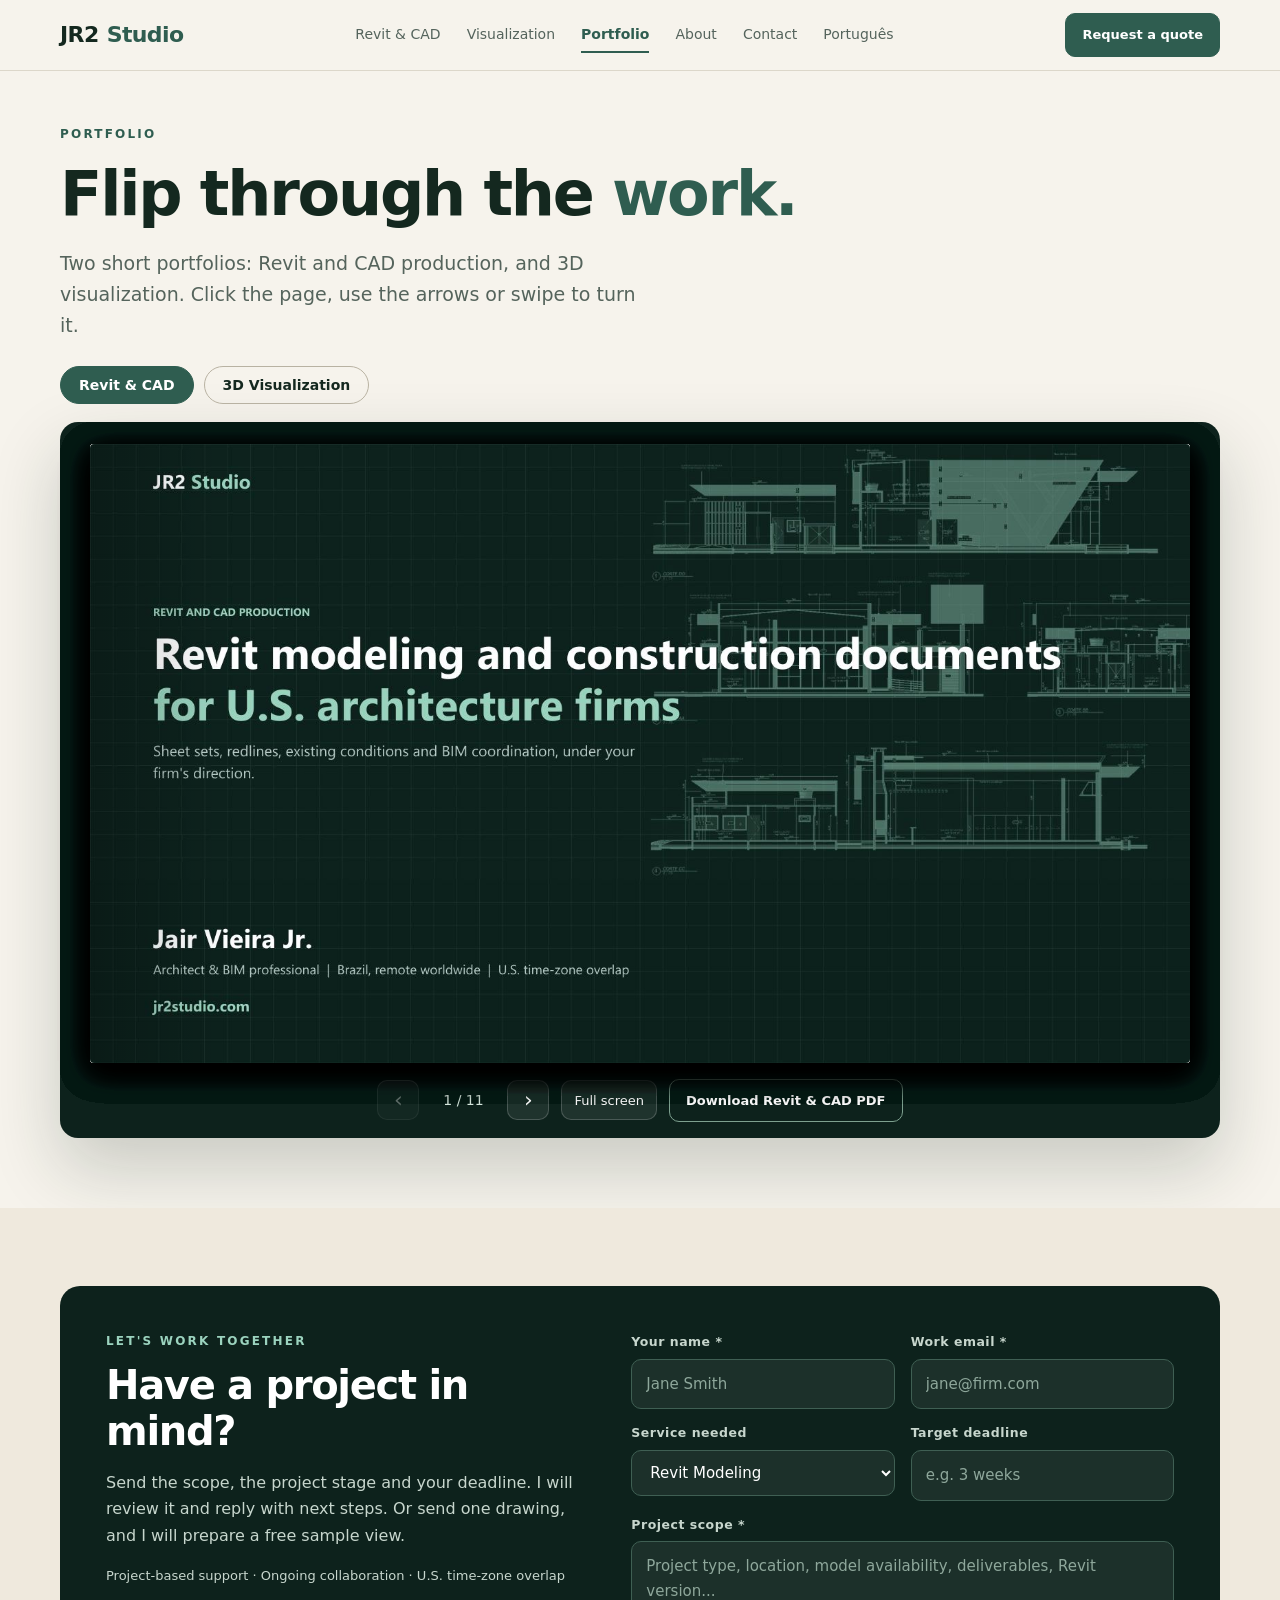
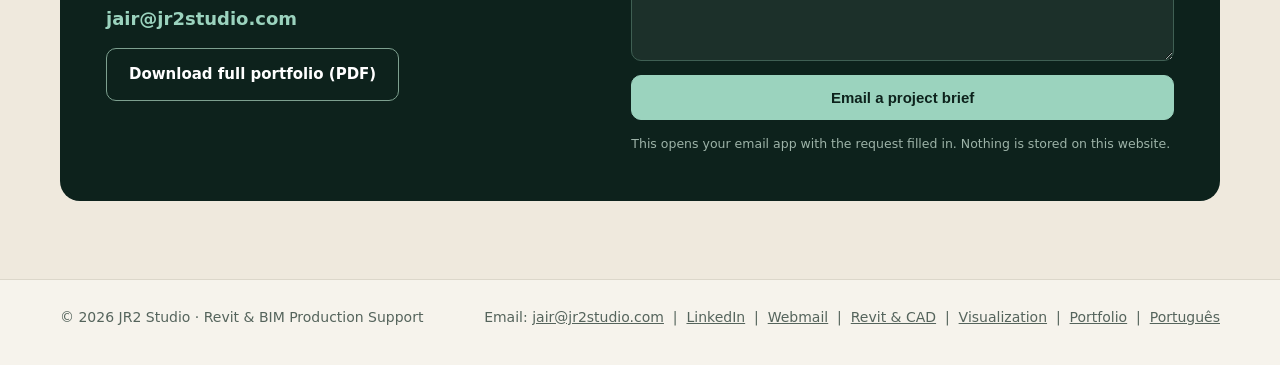
==== portfolio/index.html @ f9e373a4 "Add animated page-turn portfolio at /portfolio/ (Revit and Visualization) Co-Authored-By: Claude Son" ====
<!doctype html>
<html lang="en">
<head>
<meta charset="utf-8">
<meta name="viewport" content="width=device-width, initial-scale=1">
<title>Portfolio | Revit &amp; CAD and 3D Visualization | JR2 Studio</title>
<meta name="description" content="Flip through the JR2 Studio portfolios: Revit modeling and construction documents, and architectural 3D visualization.">
<link rel="canonical" href="https://jr2studio.com/portfolio">
<meta property="og:type" content="website">
<meta property="og:title" content="Portfolio | Revit &amp; CAD and 3D Visualization | JR2 Studio">
<meta property="og:description" content="Flip through the JR2 Studio portfolios: Revit modeling and construction documents, and architectural 3D visualization.">
<meta property="og:url" content="https://jr2studio.com/portfolio">
<meta property="og:image" content="https://jr2studio.com/img/hero_tower_blend.jpg">
<script>document.documentElement.className+=" js"</script>
<link rel="stylesheet" href="/assets/site.css">
<script defer src="https://cloud.umami.is/script.js" data-website-id="1884234d-30a0-46e2-8325-648fdb0832d6"></script>
</head>
<body>
<header><div class="wrap nav">
  <a href="/" class="brand">JR2<span> Studio</span></a>
  <nav class="navlinks" id="navlinks">
    <a href="/revit-cad/">Revit &amp; CAD</a><a href="/visualization/">Visualization</a><a href="/portfolio/" class="cur">Portfolio</a><a href="/#about">About</a><a href="#contact">Contact</a><a href="/pt/" hreflang="pt-BR" lang="pt-BR">Portugu&ecirc;s</a>
  </nav>
  <a class="btn small desktopcta" href="mailto:jair@jr2studio.com?subject=Project%20Inquiry%20-%20JR2%20Studio">Request a quote</a>
  <button class="mobiletoggle" id="menu" aria-label="Toggle navigation" aria-expanded="false">&#9776;</button>
</div></header>
<main id="top">
<section class="pf"><div class="wrap">
  <div class="eyebrow">Portfolio</div>
  <h1>Flip through the <em>work.</em></h1>
  <p class="lead">Two short portfolios: Revit and CAD production, and 3D visualization. Click the page, use the arrows or swipe to turn it.</p>
  <div class="pftabs" role="tablist" aria-label="Choose a portfolio">
    <button type="button" role="tab" data-book="revit" class="on" aria-selected="true">Revit &amp; CAD</button>
    <button type="button" role="tab" data-book="viz" aria-selected="false">3D Visualization</button>
  </div>
  <div class="flip" id="flip" tabindex="0" aria-label="Portfolio viewer. Use the left and right arrow keys to turn pages.">
    <div class="flipstage" id="flipstage"></div>
    <div class="flipbar">
      <button type="button" id="flipprev" aria-label="Previous page">&#8249;</button>
      <span id="flipcount" aria-live="polite">1 / 11</span>
      <button type="button" id="flipnext" aria-label="Next page">&#8250;</button>
      <button type="button" id="flipfs" aria-label="Full screen">Full screen</button>
      <a class="btn ghost small" id="flipdl" href="/Revit-CAD-Portfolio.pdf" download>Download PDF</a>
    </div>
  </div>
  <noscript><p class="notice">The animated viewer needs JavaScript. Download the PDFs instead: <a href="/Revit-CAD-Portfolio.pdf">Revit &amp; CAD</a> &middot; <a href="/Visualization-Portfolio.pdf">3D Visualization</a>.</p></noscript>
</div></section>

<section id="contact" class="alt"><div class="wrap"><div class="contact">
  <div>
    <div class="eyebrow">Let's work together</div>
    <h2>Have a project in mind?</h2>
    <p>Send the scope, the project stage and your deadline. I will review it and reply with next steps. Or send one drawing, and I will prepare a free sample view.</p>
    <p class="lightnote">Project-based support &middot; Ongoing collaboration &middot; U.S. time-zone overlap</p>
    <p style="margin:18px 0 6px"><a class="mlink" href="mailto:jair@jr2studio.com">jair@jr2studio.com</a></p>
    <p style="margin:14px 0 0"><a class="btn ghost" href="/Jair_Vieira_Portfolio.pdf" download>Download full portfolio (PDF)</a></p>
  </div>
  <form class="cform" id="inquiry" data-email="jair@jr2studio.com" data-subject="JR2 Studio Project Inquiry">
    <div class="field"><label for="name">Your name *</label><input id="name" name="name" required autocomplete="name" placeholder="Jane Smith"></div>
    <div class="field"><label for="email">Work email *</label><input id="email" name="email" type="email" required autocomplete="email" placeholder="jane@firm.com"></div>
    <div class="field"><label for="service">Service needed</label><select id="service" name="service"><option selected>Revit Modeling</option><option>Construction Documentation</option><option>BIM Coordination</option><option>CAD to Revit</option><option>3D Visualization</option><option>Other / Not sure</option></select></div>
    <div class="field"><label for="timeline">Target deadline</label><input id="timeline" name="timeline" placeholder="e.g. 3 weeks"></div>
    <div class="field full"><label for="details">Project scope *</label><textarea id="details" name="details" required placeholder="Project type, location, model availability, deliverables, Revit version..."></textarea></div>
    <div class="field full"><button type="submit" class="btn">Email a project brief</button></div>
    <p class="fnote">This opens your email app with the request filled in. Nothing is stored on this website.</p>
  </form>
</div></div></section>
<script src="/assets/flip.js"></script>
</main>
<footer><div class="wrap footerline">
  <span>&copy; <span id="year">2026</span> JR2 Studio &middot; Revit &amp; BIM Production Support</span>
  <span>Email: <a href="mailto:jair@jr2studio.com">jair@jr2studio.com</a> &nbsp;|&nbsp; <a href="https://www.linkedin.com/in/jair-costa/" target="_blank" rel="noopener">LinkedIn</a> &nbsp;|&nbsp; <a href="https://email.secureserver.net/" target="_blank" rel="noopener">Webmail</a> &nbsp;|&nbsp; <a href="/revit-cad/">Revit &amp; CAD</a> &nbsp;|&nbsp; <a href="/visualization/">Visualization</a> &nbsp;|&nbsp; <a href="/portfolio/">Portfolio</a> &nbsp;|&nbsp; <a href="/pt/" hreflang="pt-BR" lang="pt-BR">Portugu&ecirc;s</a></span>
</div></footer>
<div class="lb" id="lb" role="dialog" aria-modal="true" aria-label="Image viewer"><button class="x" id="lbx" aria-label="Close">&#10005;</button><button class="pv" id="lbp" aria-label="Previous">&#8249;</button><img id="lbi" alt=""><button class="nx" id="lbn" aria-label="Next">&#8250;</button><div class="cap" id="lbc"></div></div>
<script src="/assets/site.js"></script>
</body>
</html>
---- assets/site.css ----
:root{--bg:#F6F3EC;--ink:#14281F;--muted:#55645c;--line:#dcd7ca;--card:#fff;--accent:#2F5D50;--mint:#9BD3BE;--dark:#0D221C;--dark2:#16342C;--max:1160px}
*{box-sizing:border-box}
html{scroll-behavior:smooth}
body{margin:0;background:var(--bg);color:var(--ink);font:16px/1.65 Inter,system-ui,-apple-system,"Segoe UI",Roboto,sans-serif}
a{color:inherit;text-decoration:none}
img{max-width:100%}
.wrap{width:min(var(--max),calc(100% - 44px));margin:auto}
header{position:sticky;top:0;z-index:20;background:#f6f3ecf2;backdrop-filter:blur(14px);border-bottom:1px solid var(--line)}
.nav{height:70px;display:flex;align-items:center;justify-content:space-between;gap:22px}
.brand{font-size:22px;font-weight:800;letter-spacing:-.6px}.brand span{color:var(--accent)}
.navlinks{display:flex;gap:26px;align-items:center;font-size:14px;color:var(--muted)}
.navlinks a:hover,.navlinks a.cur{color:var(--accent)}
.navlinks a.cur{font-weight:700}
.btn{display:inline-flex;align-items:center;justify-content:center;padding:13px 22px;border-radius:10px;background:var(--accent);color:#fff;font-weight:700;border:1px solid var(--accent);font-size:15px;cursor:pointer}
.btn:hover{background:#274d42}
.btn.ghost{background:transparent;color:var(--ink);border-color:#b8b2a2}
.btn.ghost:hover{background:#0000000a}
.btn.small{padding:10px 16px;font-size:13px}
.mobiletoggle{display:none;background:transparent;border:0;font-size:26px;cursor:pointer;color:var(--ink)}
.eyebrow{color:var(--accent);text-transform:uppercase;letter-spacing:2.2px;font-size:12px;font-weight:800}
h1{font-size:clamp(36px,5vw,62px);line-height:1.08;letter-spacing:-2.2px;margin:16px 0 20px}
h1 em{color:var(--accent);font-style:normal}
h2{font-size:clamp(27px,3.3vw,40px);letter-spacing:-1.3px;line-height:1.15;margin:10px 0 14px}
h3{font-size:19px;line-height:1.3;margin:10px 0}
.lead{font-size:19px;color:var(--muted);max-width:600px}
.actions{display:flex;flex-wrap:wrap;gap:12px;margin-top:28px}
.micro{font-size:13px;color:var(--muted);margin-top:22px}
section{padding:78px 0}
section.alt{background:#efe9dd}
.intro{max-width:700px;color:var(--muted);margin-bottom:28px}
.hero{padding:70px 0 54px}
.hero-grid{display:grid;grid-template-columns:1.05fr .95fr;gap:52px;align-items:center}
.art{border:1px solid var(--line);border-radius:16px;overflow:hidden;background:#fff;box-shadow:0 20px 50px #14281f1f}
.art img{display:block;width:100%;height:auto}
.artfoot{padding:12px 16px;display:flex;gap:8px;flex-wrap:wrap;background:var(--dark)}
.tag{display:inline-block;border:1px solid #cfc9b9;background:#ffffff;color:var(--accent);padding:3px 10px;border-radius:50px;font-size:11.5px;margin:3px 3px 3px 0}
.artfoot .tag{background:#ffffff12;border-color:#ffffff30;color:#d6e7de}
.metrics{display:grid;grid-template-columns:repeat(4,1fr);gap:20px;padding:6px 0 56px;border-bottom:1px solid var(--line)}
.metric strong{font-size:26px;display:block;letter-spacing:-.5px}
.metric span{color:var(--muted);font-size:13px}
.cards{display:grid;grid-template-columns:repeat(auto-fit,minmax(250px,1fr));gap:18px}
.card{padding:26px;border-radius:14px;background:var(--card);border:1px solid var(--line)}
.card .number{color:var(--accent);font-size:12.5px;font-weight:800;letter-spacing:.5px}
.card p{color:var(--muted);font-size:14.5px;margin:0 0 10px}
.card ul{color:#3c4d44;padding-left:19px;font-size:14px;margin:8px 0 0}
.card li{margin:7px 0}
.svc{display:grid;grid-template-columns:1fr 1fr;gap:22px}
.svc .card{display:flex;flex-direction:column}
.thumbs{display:grid;grid-template-columns:repeat(3,1fr);gap:8px;margin:14px 0}
.thumbs img{width:100%;aspect-ratio:4/3;object-fit:cover;border-radius:8px;display:block;background:#fff;border:1px solid var(--line)}
.more{margin-top:auto;color:var(--accent);font-weight:700;font-size:14.5px}
.more:hover{text-decoration:underline}
.projects{display:grid;grid-template-columns:repeat(auto-fit,minmax(250px,1fr));gap:18px}
.proj{background:var(--card);border:1px solid var(--line);border-radius:14px;overflow:hidden;display:block}
.proj img{width:100%;aspect-ratio:16/10;object-fit:cover;display:block}
.proj div{padding:14px 18px}
.proj b{display:block;font-size:16px}
.proj span{color:var(--muted);font-size:13.5px}
.prj{margin-top:44px}
.prj:first-of-type{margin-top:10px}
.prj h3{margin-bottom:4px}
.prj p.sub{color:var(--muted);margin:0 0 14px;max-width:780px;font-size:15px}
.gal{display:grid;grid-template-columns:repeat(3,1fr);gap:14px;margin-top:14px}
.gal.c2{grid-template-columns:repeat(2,1fr)}
.gal.c4{grid-template-columns:repeat(4,1fr)}
.gal figure{margin:0;border-radius:12px;overflow:hidden;border:1px solid var(--line);background:#000}
.gal img{width:100%;height:100%;aspect-ratio:16/10;object-fit:cover;display:block}
.gal .big{grid-column:1/-1}
.gal .big img{aspect-ratio:21/9}
.gal.plain figure{background:#fff}
.gal.plain img{object-fit:contain;padding:10px;aspect-ratio:4/3}
.sheet{margin:14px 0 0;background:#fff;border:1px solid var(--line);border-radius:12px;overflow:hidden}
.sheet img{width:100%;height:auto;max-height:720px;object-fit:contain;display:block;padding:10px}
.sheet figcaption{padding:12px 16px;font-size:14px;color:var(--muted);background:#f1ede2;border-top:1px solid var(--line)}
.pair{display:grid;grid-template-columns:1fr 1fr;gap:18px;margin-top:14px}
.pair span{display:block;font-size:12.5px;letter-spacing:.08em;color:var(--muted);margin:0 0 8px;font-weight:700}
.pair img{width:100%;border-radius:12px;display:block;background:#fff;border:1px solid var(--line)}
.notice{font-size:13.5px;color:var(--muted);margin-top:16px}
.band{background:var(--dark);color:#f4f7f4}
.band h2,.band h3{color:#fff}
.band .eyebrow{color:var(--mint)}
.band .intro,.band .sub,.band .notice{color:#aebfb7}
.band .gal figure{border-color:#ffffff1c}
.process{display:grid;grid-template-columns:repeat(4,1fr);gap:15px}
.step{padding:20px;border-top:2px solid var(--accent);background:#ffffff80}
.step b{color:var(--accent);font-size:12px}
.step p{font-size:14px;color:var(--muted);margin:0}
.rhero{position:relative;overflow:hidden;background:var(--dark);color:#f4f7f4;padding:96px 0 84px}
.rhero::before{content:"";position:absolute;inset:0;background:url(/assets/hero-revit.jpg) center/cover no-repeat;transform-origin:70% 50%;animation:drift 24s ease-in-out infinite alternate;z-index:0}
.rhero>.wrap{position:relative;z-index:1}
.rhero .eyebrow{color:var(--mint)}
.rhero h1{color:#fff;max-width:760px}
.rhero h1 em{color:var(--mint)}
.rhero .lead{color:#c7d6cd}
.rhero .btn{background:var(--mint);border-color:var(--mint);color:#0d221c}
.rhero .btn:hover{background:#b4e7d2}
.rhero .btn.ghost{background:transparent;color:#fff;border-color:#7da08f}
.rhero .btn.ghost:hover{background:#ffffff12}
.aboutgrid{display:grid;grid-template-columns:340px 1fr;gap:44px;align-items:start}
.portrait{width:100%;aspect-ratio:1/1;object-fit:cover;border-radius:16px;border:1px solid var(--line)}
.abouttext p{margin:0 0 15px;color:#33443b}
.abouttext .who{font-size:20px;line-height:1.35;color:var(--ink)}
.abouttext .who span{color:var(--muted);font-size:15px;font-weight:400}
.facts{list-style:none;padding:0;margin:20px 0 0;display:grid;grid-template-columns:1fr 1fr;gap:10px}
.facts li{background:var(--card);border:1px solid var(--line);border-radius:10px;padding:10px 14px;font-size:14.5px;color:var(--muted)}
.contact{background:var(--dark);color:#f4f7f4;border-radius:20px;padding:46px;display:grid;grid-template-columns:1.2fr .8fr;gap:32px;align-items:center}
.contact h2{color:#fff}
.contact .eyebrow{color:var(--mint)}
.contact p{color:#c7d6cd}
.contact .btn{background:var(--mint);border-color:var(--mint);color:#0d221c}
.contact .btn:hover{background:#b4e7d2}
.contact .btn.ghost{background:transparent;color:#fff;border-color:#7da08f}
.contactlinks{display:grid;gap:12px}
.lightnote{color:#a9bbb2;font-size:13px}
footer{border-top:1px solid var(--line);padding:26px 0 36px;color:var(--muted);font-size:14px}
footer a{text-decoration:underline}
.footerline{display:flex;justify-content:space-between;gap:15px;flex-wrap:wrap}
#services,#projects,#about,#contact,#process,#gallery{scroll-margin-top:80px}
.lb{position:fixed;inset:0;z-index:100;background:#000000ee;display:none;align-items:center;justify-content:center;padding:24px}
.lb.open{display:flex}
.lb img{max-width:100%;max-height:calc(100vh - 90px);object-fit:contain;border-radius:8px;background:#fff}
.lb .cap{position:absolute;left:0;right:0;bottom:18px;text-align:center;color:#cfd8d3;font-size:14px;padding:0 70px}
.lb button{position:absolute;background:#ffffff1a;border:1px solid #ffffff33;color:#fff;width:46px;height:46px;border-radius:50%;font-size:22px;cursor:pointer;line-height:1}
.lb button:hover{background:#ffffff33}
.lb .x{top:16px;right:16px}.lb .pv{left:14px;top:50%;transform:translateY(-50%)}.lb .nx{right:14px;top:50%;transform:translateY(-50%)}
.zoom{cursor:zoom-in}
@media(max-width:850px){
 .hero-grid,.aboutgrid,.contact,.svc{grid-template-columns:1fr}
 .hero{padding:52px 0 30px}.hero-grid{gap:32px}
 .process{grid-template-columns:1fr 1fr}
 .gal.c4{grid-template-columns:repeat(2,1fr)}
 .navlinks{display:none;position:absolute;left:0;right:0;top:70px;background:#f6f3ec;padding:20px 24px;flex-direction:column;align-items:stretch;border-bottom:1px solid var(--line)}
 .navlinks.open{display:flex}.mobiletoggle{display:block}.desktopcta{display:none}
 .portrait{max-width:320px}
 .rhero{padding:64px 0 56px}
}
@media(max-width:700px){.gal,.gal.c2{grid-template-columns:1fr}.gal .big img{aspect-ratio:16/10}.pair{grid-template-columns:1fr}}
@media(max-width:560px){
 .wrap{width:min(var(--max),calc(100% - 32px))}
 h1{font-size:36px;letter-spacing:-1.4px}.lead{font-size:17px}
 .metrics{gap:10px}.metric strong{font-size:19px}.metric span{font-size:11px}
 .process,.facts,.gal.c4{grid-template-columns:1fr}
 section{padding:56px 0}.contact{padding:26px}.actions .btn{width:100%}
 .lb{padding:10px}.lb .pv,.lb .nx{top:auto;bottom:14px;transform:none}.lb .cap{bottom:70px;padding:0 10px}
}
.band .prj p.sub{color:#b9cbc2}
.rhero.home{padding:130px 0 120px;min-height:760px}
.rhero.home::before{background-image:url(/assets/hero-home-blend.jpg);background-size:auto 100%;background-position:calc(100% + 150px) center;background-repeat:no-repeat;transform-origin:100% 50%}
.rhero.home h1{max-width:700px}
.rhero.home .lead{max-width:560px}
.rhero .micro{color:#9fb5aa}
.herocap{position:absolute;right:24px;bottom:16px;font-size:12.5px;color:#9fb5aa}
@media(max-width:1100px){.rhero.home{padding:70px 0 80px;min-height:0}.rhero.home::before{background-size:auto 100%}.rhero.home::after{content:"";position:absolute;inset:0;background:rgba(13,34,28,.55);z-index:0}.herocap{display:none}}
.brand{display:inline-flex;align-items:center;gap:8px}
.brand .mark{display:inline-grid;place-items:center;width:30px;height:30px;border:1.6px solid var(--accent);border-radius:8px;font-size:14px;font-weight:800;color:var(--accent);letter-spacing:-.5px}
.metric strong{font-size:23px}
.projects{grid-template-columns:repeat(3,1fr)}
.proof-layout{display:grid;grid-template-columns:1fr 1fr;gap:48px;align-items:center}
.checks{list-style:none;padding:0;margin:20px 0 0}
.checks li{padding:8px 0 8px 32px;position:relative;color:#33443b}
.checks li::before{content:"\2713";position:absolute;left:0;top:7px;width:22px;height:22px;border-radius:50%;background:var(--accent);color:#fff;font-size:13px;font-weight:800;display:grid;place-items:center}
.contact{grid-template-columns:1fr 1.1fr;align-items:start}
.mlink{color:var(--mint);font-weight:800;font-size:18px}
.mlink:hover{text-decoration:underline}
.cform{display:grid;grid-template-columns:1fr 1fr;gap:14px 16px}
.cform .field{display:flex;flex-direction:column;gap:6px}
.cform .field.full{grid-column:1/-1}
.cform label{font-size:12.5px;font-weight:700;letter-spacing:.04em;color:#c7d6cd}
.cform input,.cform select,.cform textarea{font:inherit;font-size:15px;padding:12px 14px;border-radius:10px;border:1px solid #3f5f53;background:#ffffff10;color:#fff;width:100%}
.cform select option{color:#14281f}
.cform input::placeholder,.cform textarea::placeholder{color:#8ea79b}
.cform input:focus,.cform select:focus,.cform textarea:focus{outline:2px solid var(--mint);outline-offset:1px}
.cform textarea{min-height:120px;resize:vertical}
.cform .btn{width:100%}
.cform .fnote{grid-column:1/-1;margin:0;font-size:12.5px;color:#9db3a8}
.trio{display:grid;grid-template-columns:repeat(3,1fr);gap:18px;margin-top:14px}
.trio span{display:block;font-size:12.5px;letter-spacing:.08em;color:var(--muted);margin:0 0 8px;font-weight:700}
.trio img{width:100%;aspect-ratio:4/3;object-fit:cover;border-radius:12px;display:block;background:#fff;border:1px solid var(--line)}
@media(max-width:850px){.proof-layout,.contact{grid-template-columns:1fr}.projects{grid-template-columns:1fr 1fr}.metrics{grid-template-columns:1fr 1fr;row-gap:22px}}
@media(max-width:700px){.trio{grid-template-columns:1fr}.cform{grid-template-columns:1fr}}
@media(max-width:560px){.projects{grid-template-columns:1fr}}
.showcase{padding:84px 0 90px}
.showcase h2{font-size:clamp(30px,4vw,48px);max-width:860px}
.hero-shot{margin:34px 0 22px;position:relative;border-radius:20px;overflow:hidden;border:1px solid #ffffff22;box-shadow:0 30px 80px #0008;background:#000}
.hero-shot img{width:100%;aspect-ratio:16/9;object-fit:cover;display:block}
.hero-shot figcaption{position:absolute;left:0;right:0;bottom:0;padding:48px 22px 16px;font-size:14px;color:#e8f0ec;background:linear-gradient(transparent,#000000b0)}
.band .trio span{color:#aebfb7}
.band .trio span b{display:inline-grid;place-items:center;width:24px;height:24px;border-radius:50%;background:var(--mint);color:#0d221c;font-size:12px;margin-right:8px;letter-spacing:0}
.band .trio img{border-color:#ffffff1f}
.showcase .trio{margin-top:6px}
.showcase .notice{margin-top:18px}
@media(max-width:700px){.hero-shot{border-radius:14px}.hero-shot img{aspect-ratio:4/3}}
/* ---------- motion: soft, slow and respectful (inspired by smooth photographic sites) ---------- */
@keyframes drift{from{transform:scale(1) translate3d(0,0,0)}to{transform:scale(1.08) translate3d(-1.4%,0,0)}}
@keyframes rise{from{opacity:0;transform:translateY(22px)}to{opacity:1;transform:none}}
@keyframes pagein{from{opacity:0}to{opacity:1}}
@keyframes zin{from{opacity:0;transform:scale(.97)}to{opacity:1;transform:none}}
body{animation:pagein .6s ease both}
.rhero .eyebrow,.rhero h1,.rhero .lead,.rhero .actions,.rhero .micro{animation:rise .9s cubic-bezier(.2,.7,.2,1) both}
.rhero .eyebrow{animation-delay:.10s}.rhero h1{animation-delay:.22s}.rhero .lead{animation-delay:.36s}.rhero .actions{animation-delay:.48s}.rhero .micro{animation-delay:.6s}
.hero .eyebrow,.hero h1,.hero .lead,.hero .actions,.hero .micro,.hero .art{animation:rise .9s cubic-bezier(.2,.7,.2,1) both}
.hero h1{animation-delay:.12s}.hero .lead{animation-delay:.26s}.hero .actions{animation-delay:.38s}.hero .micro{animation-delay:.48s}.hero .art{animation-delay:.3s}
.js .reveal{opacity:0;transform:translateY(28px);transition:opacity .9s ease,transform .9s cubic-bezier(.2,.7,.2,1);transition-delay:var(--d,0s)}
.js .reveal.in{opacity:1;transform:none}
header{transition:box-shadow .3s ease,background .3s ease}
.nav{transition:height .3s ease}
header.scrolled{box-shadow:0 8px 28px #14281f1c}
header.scrolled .nav{height:60px}
.btn{transition:background .2s ease,color .2s ease,border-color .2s ease,transform .2s ease,box-shadow .2s ease}
.btn:hover{transform:translateY(-2px);box-shadow:0 8px 20px #14281f2e}
.btn:active{transform:none}
.card,.proj,.step{transition:transform .35s cubic-bezier(.2,.7,.2,1),box-shadow .35s ease,border-color .35s ease}
.card:hover,.proj:hover{transform:translateY(-5px);box-shadow:0 16px 36px #14281f1f;border-color:#c9c3b3}
.proj img,.gal img,.thumbs img,.trio img,.pair img,.hero-shot img,.art img{transition:transform .9s cubic-bezier(.2,.7,.2,1),filter .5s ease}
.proj:hover img,.gal figure:hover img,.hero-shot:hover img,.trio div:hover img{transform:scale(1.045)}
.gal figure,.trio div,.hero-shot{overflow:hidden}
.trio div{border-radius:12px}
.navlinks a{position:relative;transition:color .2s ease}
.navlinks a::after{content:"";position:absolute;left:0;right:100%;bottom:-6px;height:2px;background:var(--accent);transition:right .3s ease}
.navlinks a:hover::after,.navlinks a.cur::after{right:0}
.lb.open img{animation:zin .28s ease both}
@media (prefers-reduced-motion:reduce){
 *,*::before,*::after{animation:none!important;transition:none!important;scroll-behavior:auto!important}
 .js .reveal{opacity:1;transform:none}
}

@media(max-width:1400px){.rhero.home::after{content:"";position:absolute;inset:0;background:rgba(13,34,28,.45);z-index:0}}
@media(max-width:1400px){.rhero.home::before{background-image:url(/assets/hero-home.jpg);background-position:right center}}

/* ---- animated portfolio (flipbook) ---- */
.pf{padding:54px 0 70px}
.pftabs{display:flex;gap:10px;margin:24px 0 18px;flex-wrap:wrap}
.pftabs button{border:1px solid #b8b2a2;background:transparent;color:var(--ink);padding:10px 18px;border-radius:50px;font-weight:700;font-size:14px;cursor:pointer;font-family:inherit}
.pftabs button.on{background:var(--accent);border-color:var(--accent);color:#fff}
.flip{background:var(--dark);border-radius:18px;padding:22px 22px 16px;box-shadow:0 30px 70px #14281f33;outline:none}
.flip:focus-visible{outline:3px solid var(--mint)}
.flipstage{position:relative;aspect-ratio:16/9;perspective:2600px;max-width:1100px;margin:auto;cursor:pointer;user-select:none;-webkit-user-select:none;touch-action:pan-y}
.pg{position:absolute;inset:0;transform-origin:left center;transition:transform .85s cubic-bezier(.55,.05,.25,1);backface-visibility:hidden;-webkit-backface-visibility:hidden;background:#fff;border-radius:4px;overflow:hidden;box-shadow:0 8px 30px #0006}
.pg img{display:block;width:100%;height:100%;object-fit:cover;pointer-events:none}
.pg::after{content:"";position:absolute;inset:0;background:linear-gradient(90deg,#00000030,#0000 12%);pointer-events:none}
.pg.turned{transform:rotateY(-180deg)}
.flipbar{display:flex;align-items:center;justify-content:center;gap:12px;margin-top:16px;color:#d6e7de;font-size:14px;flex-wrap:wrap}
.flipbar button{background:#ffffff14;border:1px solid #ffffff30;color:#fff;border-radius:10px;min-width:42px;height:40px;font-size:22px;line-height:1;cursor:pointer;padding:0 12px;font-family:inherit}
.flipbar button:hover:not(:disabled){background:#ffffff26}
.flipbar button:disabled{opacity:.35;cursor:default}
.flipbar #flipfs{font-size:13px}
.flipbar .btn.ghost{color:#fff;border-color:#7da08f}
.flipbar .btn.ghost:hover{background:#ffffff14}
#flipcount{min-width:64px;text-align:center}
.flip:fullscreen{display:flex;flex-direction:column;justify-content:center;border-radius:0}
.flip:fullscreen .flipstage{width:min(96vw,calc((100vh - 120px) * 16 / 9))}
@media(max-width:700px){.flip{padding:10px 10px 12px;border-radius:12px}.flipbar{gap:8px}}
@media(prefers-reduced-motion:reduce){.pg{transition:none}}
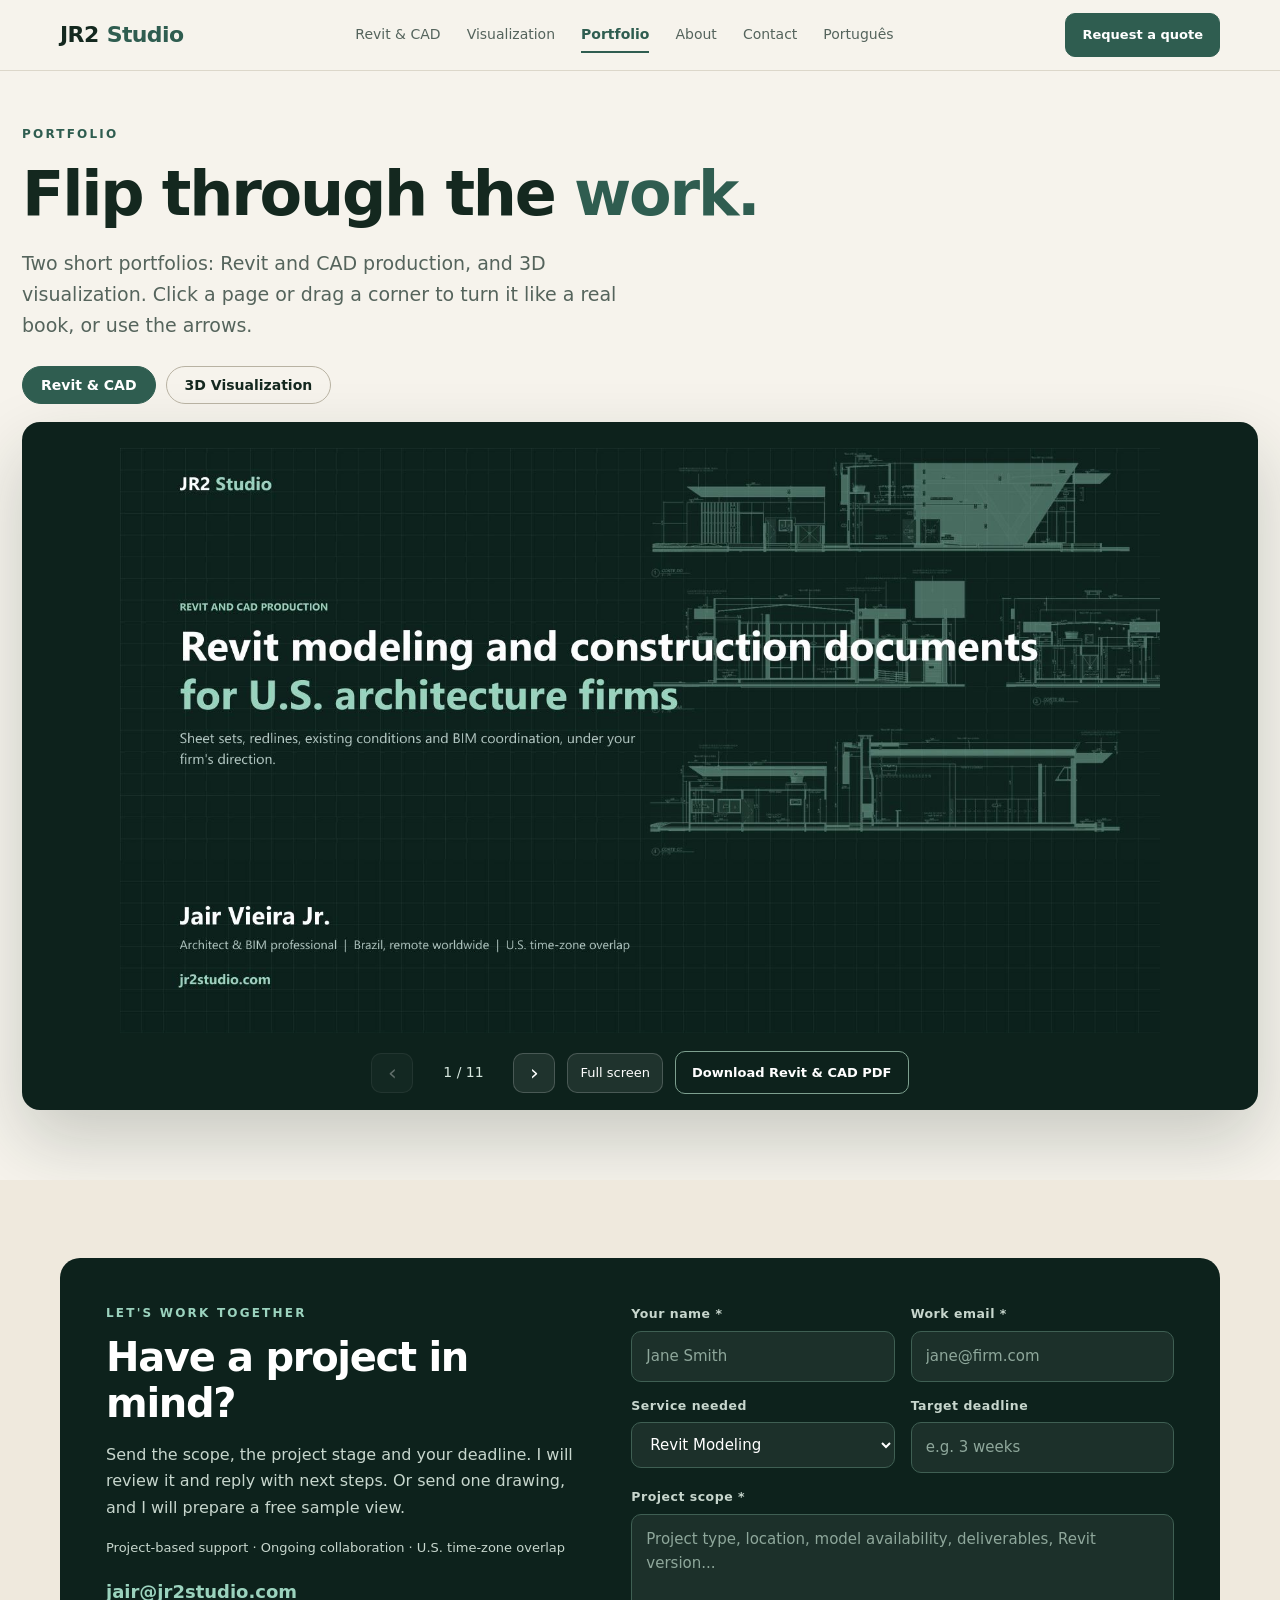
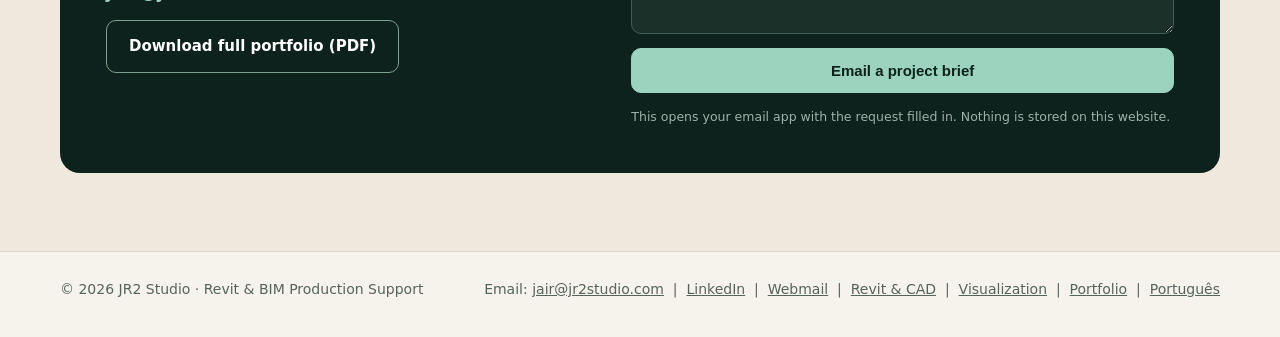
==== commit ba91021c: "Portfolio: realistic paper page-curl (StPageFlip, MIT), single page, spread in fullscreen Co-Authore" ====
--- a/portfolio/index.html
+++ b/portfolio/index.html
@@ -28,7 +28,7 @@
 <section class="pf"><div class="wrap">
   <div class="eyebrow">Portfolio</div>
   <h1>Flip through the <em>work.</em></h1>
-  <p class="lead">Two short portfolios: Revit and CAD production, and 3D visualization. Click the page, use the arrows or swipe to turn it.</p>
+  <p class="lead">Two short portfolios: Revit and CAD production, and 3D visualization. Click a page or drag a corner to turn it like a real book, or use the arrows.</p>
   <div class="pftabs" role="tablist" aria-label="Choose a portfolio">
     <button type="button" role="tab" data-book="revit" class="on" aria-selected="true">Revit &amp; CAD</button>
     <button type="button" role="tab" data-book="viz" aria-selected="false">3D Visualization</button>
@@ -65,6 +65,7 @@
     <p class="fnote">This opens your email app with the request filled in. Nothing is stored on this website.</p>
   </form>
 </div></div></section>
+<script src="/assets/page-flip.browser.js"></script>
 <script src="/assets/flip.js"></script>
 </main>
 <footer><div class="wrap footerline">
--- a/assets/site.css
+++ b/assets/site.css
@@ -227,27 +227,24 @@
 @media(max-width:1400px){.rhero.home::after{content:"";position:absolute;inset:0;background:rgba(13,34,28,.45);z-index:0}}
 @media(max-width:1400px){.rhero.home::before{background-image:url(/assets/hero-home.jpg);background-position:right center}}
 
-/* ---- animated portfolio (flipbook) ---- */
+/* ---- animated portfolio (flipbook, page-curl) ---- */
 .pf{padding:54px 0 70px}
+.pf .wrap{width:min(1380px,calc(100% - 44px))}
 .pftabs{display:flex;gap:10px;margin:24px 0 18px;flex-wrap:wrap}
 .pftabs button{border:1px solid #b8b2a2;background:transparent;color:var(--ink);padding:10px 18px;border-radius:50px;font-weight:700;font-size:14px;cursor:pointer;font-family:inherit}
 .pftabs button.on{background:var(--accent);border-color:var(--accent);color:#fff}
-.flip{background:var(--dark);border-radius:18px;padding:22px 22px 16px;box-shadow:0 30px 70px #14281f33;outline:none}
+.flip{background:var(--dark);border-radius:18px;padding:26px 22px 16px;box-shadow:0 30px 70px #14281f33;outline:none}
 .flip:focus-visible{outline:3px solid var(--mint)}
-.flipstage{position:relative;aspect-ratio:16/9;perspective:2600px;max-width:1100px;margin:auto;cursor:pointer;user-select:none;-webkit-user-select:none;touch-action:pan-y}
-.pg{position:absolute;inset:0;transform-origin:left center;transition:transform .85s cubic-bezier(.55,.05,.25,1);backface-visibility:hidden;-webkit-backface-visibility:hidden;background:#fff;border-radius:4px;overflow:hidden;box-shadow:0 8px 30px #0006}
-.pg img{display:block;width:100%;height:100%;object-fit:cover;pointer-events:none}
-.pg::after{content:"";position:absolute;inset:0;background:linear-gradient(90deg,#00000030,#0000 12%);pointer-events:none}
-.pg.turned{transform:rotateY(-180deg)}
-.flipbar{display:flex;align-items:center;justify-content:center;gap:12px;margin-top:16px;color:#d6e7de;font-size:14px;flex-wrap:wrap}
+.flipstage{position:relative;margin:0 auto;user-select:none;-webkit-user-select:none}
+.flipstage .page{background:#fff;overflow:hidden}
+.flipstage .page img{display:block;width:100%;height:100%;object-fit:cover;pointer-events:none}
+.flipbar{display:flex;align-items:center;justify-content:center;gap:12px;margin-top:18px;color:#d6e7de;font-size:14px;flex-wrap:wrap}
 .flipbar button{background:#ffffff14;border:1px solid #ffffff30;color:#fff;border-radius:10px;min-width:42px;height:40px;font-size:22px;line-height:1;cursor:pointer;padding:0 12px;font-family:inherit}
 .flipbar button:hover:not(:disabled){background:#ffffff26}
 .flipbar button:disabled{opacity:.35;cursor:default}
 .flipbar #flipfs{font-size:13px}
 .flipbar .btn.ghost{color:#fff;border-color:#7da08f}
 .flipbar .btn.ghost:hover{background:#ffffff14}
-#flipcount{min-width:64px;text-align:center}
+#flipcount{min-width:76px;text-align:center}
 .flip:fullscreen{display:flex;flex-direction:column;justify-content:center;border-radius:0}
-.flip:fullscreen .flipstage{width:min(96vw,calc((100vh - 120px) * 16 / 9))}
-@media(max-width:700px){.flip{padding:10px 10px 12px;border-radius:12px}.flipbar{gap:8px}}
-@media(prefers-reduced-motion:reduce){.pg{transition:none}}
+@media(max-width:700px){.flip{padding:12px 10px 12px;border-radius:12px}.flipbar{gap:8px}}
